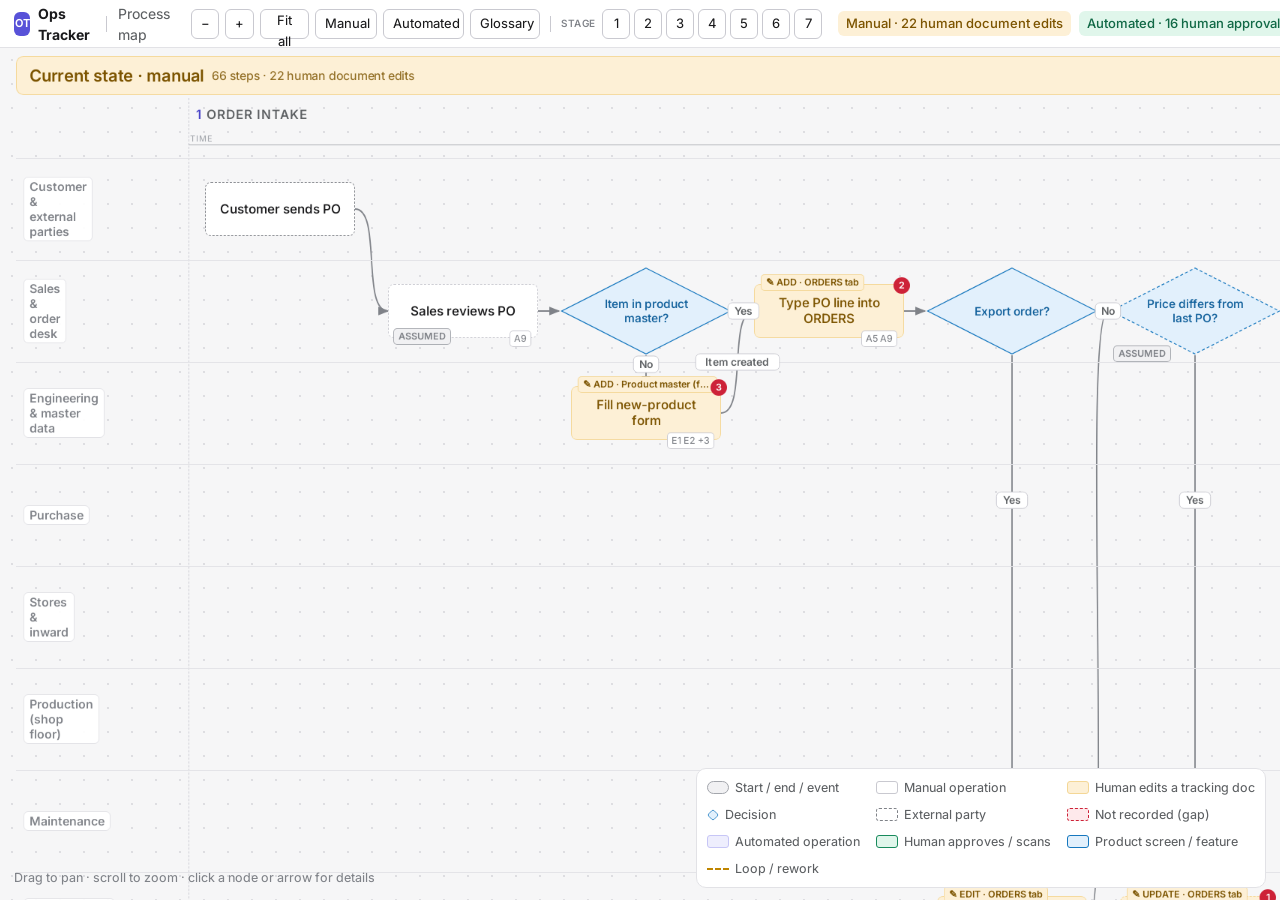
==== index.html @ be9c461c "Add ops process map: manual vs automated canvas Co-Authored-By: Claude Sonnet 5.5 <noreply@anthropic" ====
<!doctype html>
<html lang="en">
<head>
<meta charset="utf-8">
<meta name="viewport" content="width=device-width, initial-scale=1">
<title>Ops Tracker · Process map</title>
<meta name="robots" content="noindex,nofollow">
<link rel="icon" href="data:image/svg+xml,%3Csvg xmlns='http://www.w3.org/2000/svg' viewBox='0 0 32 32'%3E%3Crect width='32' height='32' rx='8' fill='%235852d8'/%3E%3Ctext x='16' y='21' font-size='13' font-family='sans-serif' font-weight='700' text-anchor='middle' fill='white'%3EOT%3C/text%3E%3C/svg%3E">
<link rel="stylesheet" href="style.css">
</head>
<body>
<header id="bar">
  <div class="brand"><span class="mark">OT</span><b>Ops Tracker</b><span class="sep"></span><span class="sub">Process map</span></div>
  <div class="tools">
    <button data-act="out" title="Zoom out">−</button>
    <button data-act="in" title="Zoom in">+</button>
    <button data-act="all">Fit all</button>
    <button data-act="manual">Manual</button>
    <button data-act="auto">Automated</button>
    <button data-act="glossary">Glossary</button>
    <span class="sep"></span>
    <span class="lbl">Stage</span>
    <span id="stages"></span>
  </div>
  <div class="stats" id="stats"></div>
</header>

<main id="view">
  <div id="world">
    <svg id="edges" width="1" height="1"></svg>
    <div id="nodes"></div>
    <svg id="labels" width="1" height="1"></svg>
  </div>
  <div id="legend"></div>
  <div id="hint">Drag to pan · scroll to zoom · click a node or arrow for details</div>
</main>

<aside id="panel" hidden></aside>

<script src="data.js"></script>
<script src="app.js"></script>
</body>
</html>
---- style.css ----
/* Tokens copied from frontend/src/styles/tokens.css (light + dark). */
:root {
  --app: 246 246 247; --surface: 255 255 255; --sunken: 241 241 243;
  --line: 226 226 230; --line-strong: 201 201 208;
  --fg: 26 26 28; --fg-muted: 92 95 98; --fg-subtle: 127 130 136; --fg-faint: 163 166 172;
  --accent: 88 82 216; --accent-fg: 72 66 200; --accent-soft: 238 238 253; --accent-border: 199 198 246;
  --success: 24 138 92; --success-fg: 17 105 70; --success-soft: 224 246 235; --success-border: 176 226 203;
  --warning: 191 133 0; --warning-fg: 124 84 0; --warning-soft: 253 240 214; --warning-border: 244 215 150;
  --danger: 205 34 56; --danger-fg: 168 22 42; --danger-soft: 254 233 235; --danger-border: 250 199 205;
  --info: 22 119 190; --info-fg: 17 96 155; --info-soft: 226 240 252; --info-border: 183 216 245;
}
@media (prefers-color-scheme: dark) {
  :root {
    --app: 9 9 11; --surface: 17 17 20; --sunken: 13 13 16;
    --line: 38 38 45; --line-strong: 55 55 64;
    --fg: 244 244 246; --fg-muted: 158 158 170; --fg-subtle: 122 122 134; --fg-faint: 92 92 103;
    --accent: 111 105 245; --accent-fg: 165 161 251; --accent-soft: 32 30 62; --accent-border: 62 58 112;
    --success: 46 178 122; --success-fg: 106 216 168; --success-soft: 18 46 36; --success-border: 32 78 60;
    --warning: 224 165 40; --warning-fg: 240 194 106; --warning-soft: 52 39 12; --warning-border: 88 66 22;
    --danger: 235 82 100; --danger-fg: 248 138 152; --danger-soft: 56 21 27; --danger-border: 92 35 44;
    --info: 76 160 235; --info-fg: 130 190 246; --info-soft: 17 38 58; --info-border: 30 65 98;
  }
}

@font-face {
  font-family: 'Inter Variable';
  font-weight: 100 900;
  src: url(fonts/inter-latin-wght-normal.woff2) format('woff2-variations');
}

* { box-sizing: border-box; }
html, body { height: 100%; margin: 0; }
body {
  background: rgb(var(--app)); color: rgb(var(--fg));
  font: 440 14px/21px 'Inter Variable', Inter, 'Segoe UI', sans-serif;
  display: flex; flex-direction: column; overflow: hidden;
  -webkit-font-smoothing: antialiased;
}
button { font: inherit; color: inherit; cursor: pointer; }

/* ---------- top bar ---------- */
#bar {
  height: 48px; flex: none; display: flex; align-items: center; gap: 16px; padding: 0 14px;
  background: rgb(var(--surface)); border-bottom: 1px solid rgb(var(--line)); z-index: 10;
}
.brand { display: flex; align-items: center; gap: 8px; }
.mark { width: 24px; height: 24px; border-radius: 6px; background: rgb(var(--accent)); color: #fff;
  font-size: 11px; font-weight: 640; display: flex; align-items: center; justify-content: center; }
.sub { color: rgb(var(--fg-muted)); }
.sep { width: 1px; height: 16px; background: rgb(var(--line-strong)); margin: 0 4px; }
.tools { display: flex; align-items: center; gap: 6px; }
.tools .lbl { font-size: 10px; font-weight: 570; text-transform: uppercase; letter-spacing: .06em; color: rgb(var(--fg-subtle)); }
#stages { display: flex; gap: 4px; }
.tools button {
  height: 28px; min-width: 28px; padding: 0 9px; border-radius: 6px;
  background: rgb(var(--surface)); border: 1px solid rgb(var(--line-strong));
}
.tools button:hover { background: rgb(var(--sunken)); }
.stats { margin-left: auto; display: flex; gap: 8px; }
.chip { font-size: 11.5px; font-weight: 510; padding: 2px 8px; border-radius: 6px; white-space: nowrap; }
.chip.warn { background: rgb(var(--warning-soft)); color: rgb(var(--warning-fg)); }
.chip.ok { background: rgb(var(--success-soft)); color: rgb(var(--success-fg)); }

/* ---------- canvas ---------- */
#view { flex: 1; position: relative; overflow: hidden; cursor: grab;
  background-image: radial-gradient(rgb(var(--line-strong) / .55) 1px, transparent 1px); background-size: 24px 24px; }
#view.drag { cursor: grabbing; }
#world { position: absolute; left: 0; top: 0; transform-origin: 0 0; will-change: transform; }
#edges { position: absolute; left: 0; top: 0; overflow: visible; }
#nodes { position: absolute; left: 0; top: 0; }
#labels { position: absolute; left: 0; top: 0; overflow: visible; pointer-events: none; }
#labels .lb { pointer-events: auto; cursor: pointer; transition: opacity .12s; }
#hint { position: absolute; left: 14px; bottom: 12px; font-size: 12.5px; color: rgb(var(--fg-subtle)); pointer-events: none; }

/* column bands, lane rows, section banners (drawn in world space) */
.band { position: absolute; border-left: 1px dashed rgb(var(--line-strong)); }
.band.alt { background: rgb(var(--fg) / .025); }
.stage-h { position: absolute; font-size: 17px; font-weight: 570; text-transform: uppercase; letter-spacing: .06em; color: rgb(var(--fg-muted)); }
.stage-h i { font-style: normal; color: rgb(var(--accent-fg)); margin-right: 6px; }
.lane-l { position: absolute; font-size: 16px; font-weight: 570; color: rgb(var(--fg-subtle)); display: flex; align-items: center; z-index: 3; pointer-events: none; }
.lane-l span { background: rgb(var(--surface) / .92); border: 1px solid rgb(var(--line)); border-radius: 6px; padding: 2px 7px; max-width: 200px; line-height: 20px; }
.lane-line { position: absolute; height: 1px; background: rgb(var(--line)); }
.banner { position: absolute; display: flex; align-items: center; gap: 10px; padding: 0 16px; border-radius: 10px;
  font-size: 22px; font-weight: 600; letter-spacing: -.01em; }
.banner small { font-size: 16px; font-weight: 440; opacity: .85; }
.banner.manual { background: rgb(var(--warning-soft)); color: rgb(var(--warning-fg)); box-shadow: inset 0 0 0 1px rgb(var(--warning-border)); }
.banner.auto { background: rgb(var(--accent-soft)); color: rgb(var(--accent-fg)); box-shadow: inset 0 0 0 1px rgb(var(--accent-border)); }
.timearrow { position: absolute; height: 1px; background: rgb(var(--fg-faint)); }
.timearrow::after { content: ''; position: absolute; right: -1px; top: -4px; border: 4px solid transparent; border-left: 7px solid rgb(var(--fg-faint)); }
.timelbl { position: absolute; font-size: 11px; text-transform: uppercase; letter-spacing: .08em; color: rgb(var(--fg-faint)); }

/* ---------- nodes ---------- */
.node { position: absolute; cursor: pointer; display: flex; align-items: center; justify-content: center; text-align: center;
  padding: 8px 16px; transition: opacity .12s; --bd: var(--line-strong); --bg: var(--surface); --fgc: var(--fg); }
.node .shape { position: absolute; inset: 0; width: 100%; height: 100%; }
div.shape { background: rgb(var(--bg)); border: 1.25px solid rgb(var(--bd)); border-radius: 8px; }
svg.shape { overflow: visible; }
svg.shape polygon { fill: rgb(var(--bg)); stroke: rgb(var(--bd)); stroke-width: 1.25; vector-effect: non-scaling-stroke; }
.node .t { position: relative; font-size: 17px; line-height: 21px; font-weight: 510; color: rgb(var(--fgc)); }
.node .tag { position: absolute; left: 10px; top: -12px; font-size: 12.5px; font-weight: 600; padding: 0 6px; line-height: 20px;
  border-radius: 4px; background: rgb(var(--bg)); color: rgb(var(--fgc)); box-shadow: 0 0 0 1px rgb(var(--bd)); white-space: nowrap; }
.node .pain { position: absolute; right: -8px; top: -9px; min-width: 22px; height: 22px; padding: 0 5px; border-radius: 11px; font-size: 12.5px;
  font-weight: 640; line-height: 22px; color: #fff; background: rgb(var(--danger)); }
.node .asm { position: absolute; right: 10px; bottom: -11px; font-size: 12.5px; line-height: 20px; padding: 0 5px; border-radius: 4px;
  background: rgb(var(--surface)); color: rgb(var(--fg-subtle)); box-shadow: 0 0 0 1px rgb(var(--line-strong)); }
.node.assumed div.shape, .t-external div.shape, .t-gap div.shape { border-style: dashed; }
.node.assumed svg.shape polygon { stroke-dasharray: 4 3; }
.node:hover div.shape { border-color: rgb(var(--accent)); }
.node:hover svg.shape polygon { stroke: rgb(var(--accent)); }
.node.sel div.shape { border-color: rgb(var(--accent)); border-width: 2.25px; }
.node.sel svg.shape polygon { stroke: rgb(var(--accent)); stroke-width: 2.25; }

.t-trigger { --bg: var(--sunken); --bd: var(--fg-faint); }
.t-trigger div.shape { border-radius: 999px; }
.t-action { }
.t-doc { --bg: var(--warning-soft); --bd: var(--warning-border); --fgc: var(--warning-fg); }
.t-decision { --bg: var(--info-soft); --bd: var(--info); --fgc: var(--info-fg); }
.t-external { --bg: var(--surface); --bd: var(--fg-subtle); }
.t-gap { --bg: var(--danger-soft); --bd: var(--danger); --fgc: var(--danger-fg); }
.t-auto { --bg: var(--accent-soft); --bd: var(--accent-border); --fgc: var(--accent-fg); }
.t-approve { --bg: var(--success-soft); --bd: var(--success); --fgc: var(--success-fg); }
.t-store { --bg: var(--sunken); --bd: var(--line-strong); }
.t-store .bars { position: absolute; top: 0; bottom: 0; width: 5px; background: rgb(var(--fg-faint) / .5); }
.t-store .bars.l { left: 0; border-radius: 6px 0 0 6px; } .t-store .bars.r { right: 0; border-radius: 0 6px 6px 0; }
.node.t-decision .t { font-size: 15.5px; line-height: 19px; padding: 0 24px; }

.dim { opacity: .22; }
.node.dim, .edge.dim { pointer-events: auto; }
.hl-store div.shape { border-color: rgb(var(--accent)); border-width: 2px; }

/* ---------- edges ---------- */
.edge path.v { fill: none; stroke: rgb(var(--fg-subtle)); stroke-width: 1.8; }
.edge.loop path.v { stroke: rgb(var(--warning)); stroke-dasharray: 6 3; }
.edge path.hit { fill: none; stroke: transparent; stroke-width: 14; cursor: pointer; }
.edge:hover path.v { stroke: rgb(var(--accent)); }
.edge.sel path.v, .edge.on path.v { stroke: rgb(var(--accent)); stroke-width: 2.5; }
.lb rect { fill: rgb(var(--surface)); stroke: rgb(var(--line-strong)); }
.lb text { font-size: 14px; font-weight: 570; fill: rgb(var(--fg-muted)); text-anchor: middle; dominant-baseline: central; }
.edge { transition: opacity .12s; }
.datalink { fill: none; stroke: rgb(var(--accent)); stroke-width: 1.75; stroke-dasharray: 3 4; pointer-events: none; }

/* ---------- legend ---------- */
#legend { position: absolute; right: 14px; bottom: 12px; background: rgb(var(--surface)); border: 1px solid rgb(var(--line));
  border-radius: 10px; padding: 8px 10px; display: grid; grid-template-columns: repeat(3, auto); gap: 6px 16px; font-size: 12.5px; color: rgb(var(--fg-muted)); }
#legend div { display: flex; align-items: center; gap: 6px; white-space: nowrap; }
#legend i { width: 18px; height: 11px; border-radius: 3px; border: 1.25px solid rgb(var(--bd)); background: rgb(var(--bg)); display: inline-block; --bd: var(--line-strong); --bg: var(--surface); }
#legend i.dash { border-style: dashed; }
#legend i.dia { transform: rotate(45deg) scale(.7); width: 12px; height: 12px; }
#legend i.pill { border-radius: 8px; }
#legend i.loop { height: 0; border: 0; border-top: 2px dashed rgb(var(--warning)); border-radius: 0; background: none; }

/* ---------- panel ---------- */
#panel { position: absolute; top: 48px; right: 0; bottom: 0; width: 420px; background: rgb(var(--surface));
  border-left: 1px solid rgb(var(--line)); box-shadow: -8px 0 24px -12px rgb(0 0 0 / .18); overflow-y: auto; padding: 16px; z-index: 20; }
#panel[hidden] { display: none; }
#panel h2 { margin: 6px 0 6px; font-size: 19px; line-height: 26px; font-weight: 600; letter-spacing: -.01em; }
#panel .x { float: right; border: 0; background: none; font-size: 18px; color: rgb(var(--fg-subtle)); }
#panel p { margin: 0 0 10px; color: rgb(var(--fg-muted)); }
#panel h3 { margin: 18px 0 8px; font-size: 11px; font-weight: 570; text-transform: uppercase; letter-spacing: .06em; color: rgb(var(--fg-subtle)); }
.badges { display: flex; flex-wrap: wrap; gap: 5px; }
.b { font-size: 12px; font-weight: 510; padding: 1px 7px; border-radius: 6px; background: rgb(var(--sunken)); color: rgb(var(--fg-muted)); }
.b.warn { background: rgb(var(--warning-soft)); color: rgb(var(--warning-fg)); }
.b.acc { background: rgb(var(--accent-soft)); color: rgb(var(--accent-fg)); }
.b.ok { background: rgb(var(--success-soft)); color: rgb(var(--success-fg)); }
.b.bad { background: rgb(var(--danger-soft)); color: rgb(var(--danger-fg)); }
.b.info { background: rgb(var(--info-soft)); color: rgb(var(--info-fg)); }
.box { border-radius: 8px; padding: 11px 13px; margin-bottom: 10px; font-size: 13.5px; line-height: 20px; }
.box.touch { background: rgb(var(--warning-soft)); box-shadow: inset 0 0 0 1px rgb(var(--warning-border)); color: rgb(var(--warning-fg)); }
.box.touch.ok { background: rgb(var(--success-soft)); box-shadow: inset 0 0 0 1px rgb(var(--success-border)); color: rgb(var(--success-fg)); }
.box.assumed { background: rgb(var(--sunken)); border: 1px dashed rgb(var(--fg-faint)); color: rgb(var(--fg-muted)); }
.box ul { margin: 4px 0 0; padding-left: 16px; }
.list { list-style: none; margin: 0; padding: 0; }
.list li { margin-bottom: 7px; }
.link { background: none; border: 0; padding: 0; text-align: left; color: rgb(var(--accent-fg)); font-size: 13.5px; }
.link:hover { text-decoration: underline; }
.chip-l { display: inline-block; margin: 0 4px 4px 0; padding: 2px 9px; border-radius: 6px; font-size: 12.5px; font-weight: 510;
  background: rgb(var(--accent-soft)); color: rgb(var(--accent-fg)); border: 1px solid rgb(var(--accent-border)); cursor: pointer; }
.kv { display: grid; grid-template-columns: 84px 1fr; gap: 6px 10px; font-size: 13.5px; }
.kv dt { color: rgb(var(--fg-subtle)); } .kv dd { margin: 0; }

.node .tag.a { left: 8px; right: auto; top: auto; bottom: -8px; background: rgb(var(--sunken)); color: rgb(var(--fg-subtle)); box-shadow: 0 0 0 1px rgb(var(--fg-faint)); }
.node .tag:not(.a) { max-width: calc(100% - 16px); overflow: hidden; text-overflow: ellipsis; }
#world.anim { transition: transform .4s cubic-bezier(.16,1,.3,1); }
.edge path.v { marker-end: url(#ar); }
.edge.loop path.v { marker-end: url(#ar-loop); }
.edge.sel path.v, .edge.on path.v { marker-end: url(#ar-on); }
.ar { fill: rgb(var(--fg-subtle)); } .ar-loop { fill: rgb(var(--warning)); } .ar-on { fill: rgb(var(--accent)); }
.t-store .t { margin: 0 6px; }

.edge.long path.v { opacity: .5; }
.edge.long.on path.v, .edge.long.sel path.v, .edge.long:hover path.v { opacity: 1; }

.stage-h, .timelbl { white-space: nowrap; }
.edge.long path.v { opacity: .38; }

.has-panel #legend { right: 434px; }

.lb.dim { opacity: .2; }
.lb.on rect, .lb.sel rect { stroke: rgb(var(--accent)); }
.lb.loop rect { stroke: rgb(var(--warning-border)); }

.gl { margin: 0; } .gl dt { font-weight: 640; font-size: 13.5px; margin-top: 10px; color: rgb(var(--accent-fg)); }
.gl dd { margin: 2px 0 0; font-size: 13px; line-height: 19px; color: rgb(var(--fg-muted)); } .gl dd b { color: rgb(var(--fg)); font-weight: 570; }
.stats .chip, .tools button { font-size: 13px; } .tools button { height: 30px; }
#legend i { width: 22px; height: 13px; }

.node .t { font-weight: 540; }

.t-feature { --bg: var(--surface); --bd: var(--info); --fgc: var(--fg); }
.t-feature div.shape { border-width: 1.5px; }
.t-feature .bars.l { position: absolute; left: 0; top: 0; bottom: 0; width: 6px; background: rgb(var(--info)); border-radius: 8px 0 0 8px; }
.t-feature .tag { background: rgb(var(--info-soft)); color: rgb(var(--info-fg)); }
.t-feature .t { margin-left: 4px; }
.chip.info { background: rgb(var(--info-soft)); color: rgb(var(--info-fg)); }
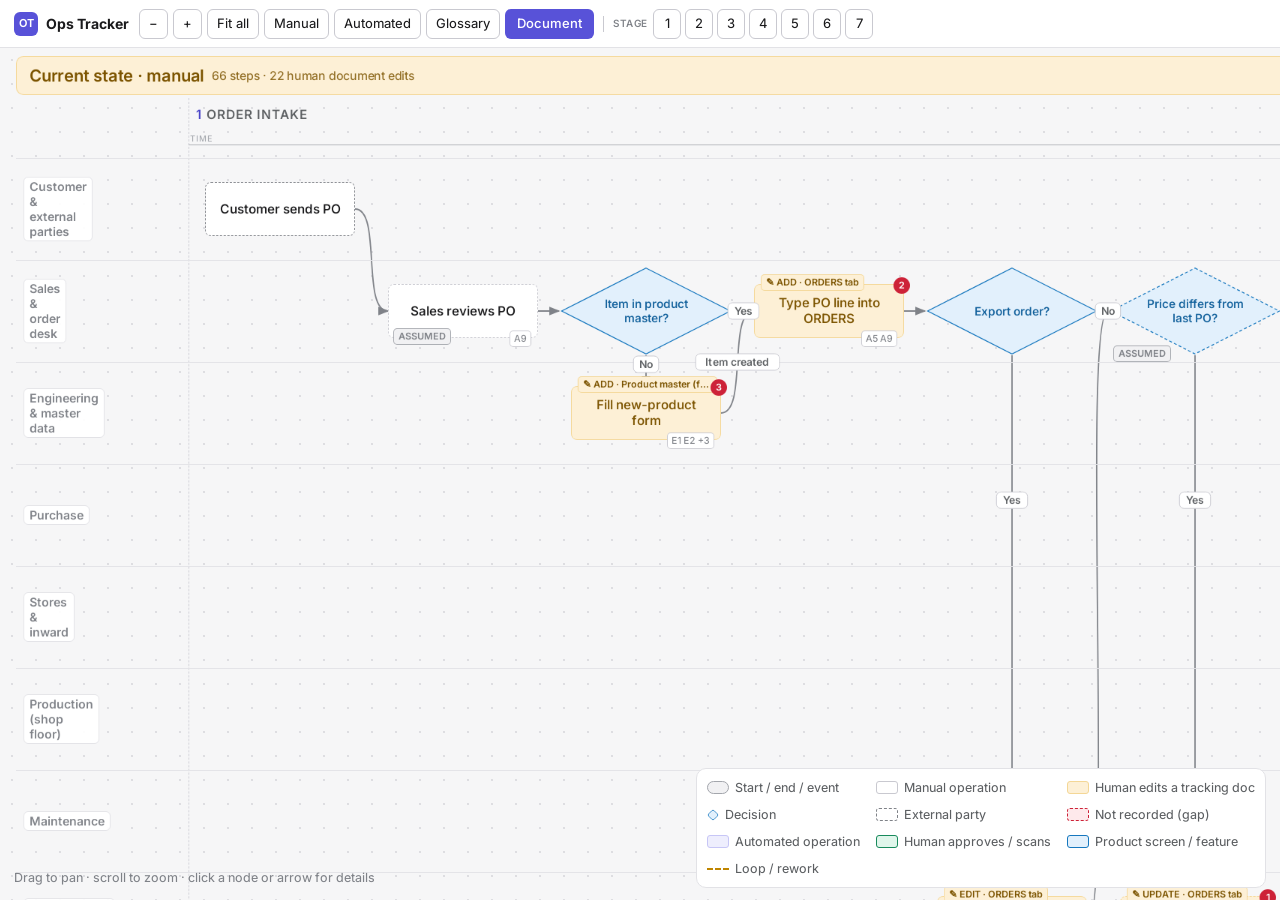
==== commit b4a03a77: "Node panels: role/purpose/responsibility + solves-vs-manual; add rendered Document page Co-Authored-" ====
--- a/index.html
+++ b/index.html
@@ -18,6 +18,7 @@
     <button data-act="manual">Manual</button>
     <button data-act="auto">Automated</button>
     <button data-act="glossary">Glossary</button>
+    <a class="doc-btn" href="doc.html">Document</a>
     <span class="sep"></span>
     <span class="lbl">Stage</span>
     <span id="stages"></span>
--- a/style.css
+++ b/style.css
@@ -212,3 +212,19 @@
 .t-feature .tag { background: rgb(var(--info-soft)); color: rgb(var(--info-fg)); }
 .t-feature .t { margin-left: 4px; }
 .chip.info { background: rgb(var(--info-soft)); color: rgb(var(--info-fg)); }
+
+.box.solves { background: rgb(var(--accent-soft)); box-shadow: inset 0 0 0 1px rgb(var(--accent-border)); color: rgb(var(--fg)); }
+.box.solves ul { margin: 0; padding-left: 0; list-style: none; } .box.solves li + li { margin-top: 10px; padding-top: 10px; border-top: 1px dashed rgb(var(--accent-border)); }
+#panel h3:first-of-type { margin-top: 12px; }
+
+.tools .doc-btn { height: 30px; display: inline-flex; align-items: center; padding: 0 12px; border-radius: 6px; font-size: 13px; font-weight: 510; text-decoration: none; background: rgb(var(--accent)); color: #fff; }
+.tools .doc-btn:hover { background: rgb(var(--accent-fg)); }
+
+/* header fit */
+#bar { gap: 10px; }
+.brand, .tools { flex: none; white-space: nowrap; }
+.tools button, .tools .doc-btn { white-space: nowrap; }
+.tools { gap: 5px; }
+.stats { min-width: 0; overflow: hidden; gap: 6px; } .stats .chip { font-size: 12px; padding: 2px 7px; }
+@media (max-width: 1750px) { .brand .sub, .brand .sep { display: none; } }
+@media (max-width: 1500px) { .stats { display: none; } }
